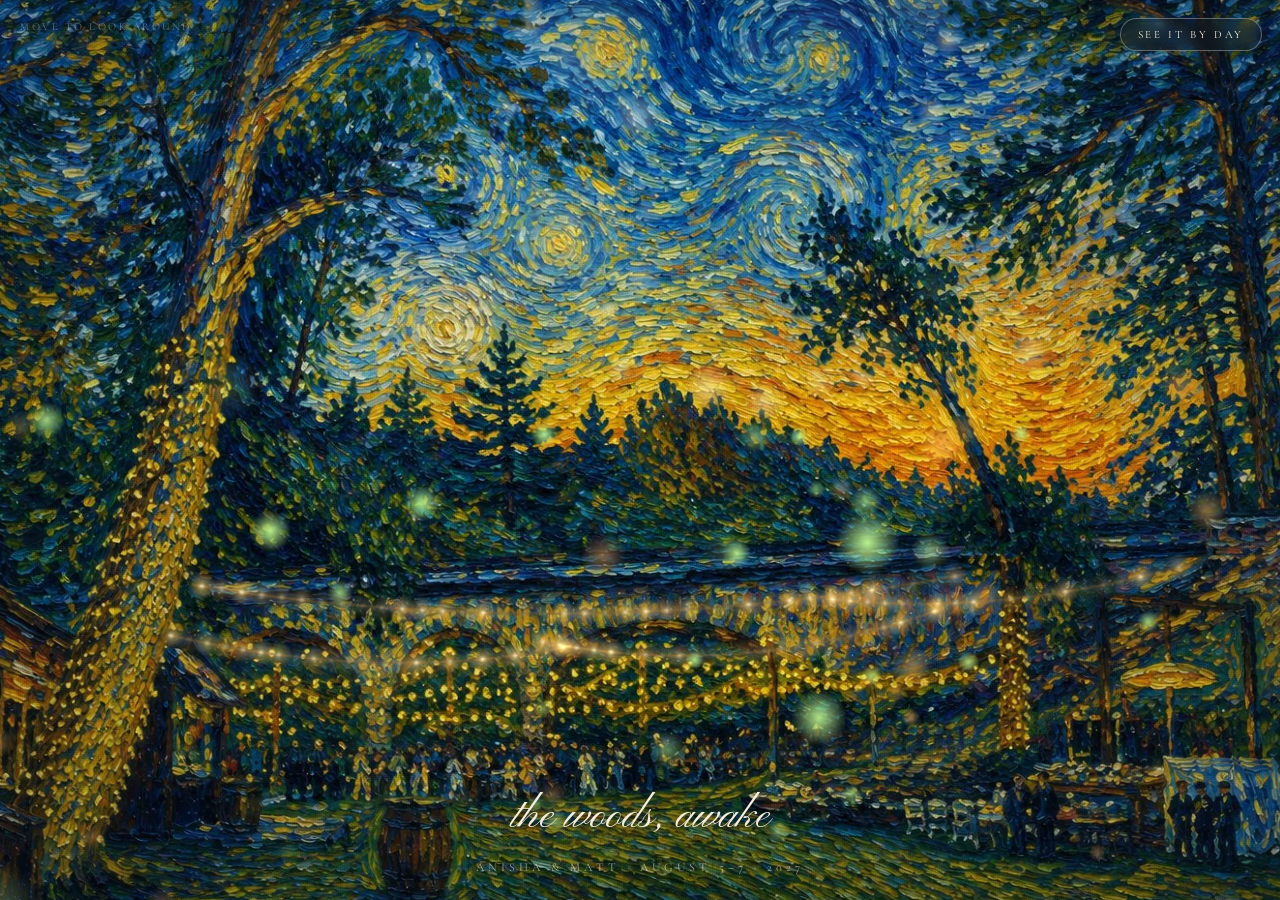
==== alive/index.html @ 8c72e4dd "Add /alive, and factor the diorama into a shared engine The scene grew a second preset, so the paral" ====
<!DOCTYPE html>
<html lang="en">
<head>
<meta charset="UTF-8">
<meta name="viewport" content="width=device-width, initial-scale=1.0, viewport-fit=cover">
<title>Anisha &amp; Matt — the scene, awake</title>
<meta name="robots" content="noindex, nofollow">
<meta name="theme-color" content="#16223c">
<link rel="preconnect" href="https://fonts.googleapis.com">
<link rel="preconnect" href="https://fonts.gstatic.com" crossorigin>
<link href="https://fonts.googleapis.com/css2?family=Cormorant+Garamond:ital,wght@0,300;0,400&family=Pinyon+Script&display=swap" rel="stylesheet">
<link rel="stylesheet" href="/lab/scene.css">
</head>
<body>

<div id="viewport"></div>
<div id="vignette"></div>
<div id="hint">move to look around</div>
<button id="toggle">see it by day</button>
<div id="caption">
  <div class="script">the woods, awake</div>
  <div class="sub">Anisha &amp; Matt &middot; August 5&ndash;7 &middot; 2027</div>
</div>

<script type="module">
import { mount } from '/lab/page.js';

/* everything on: wind through the canopy, mist off the lawn, fireflies and
   rising embers at night, dust and falling leaves by day, and a camera that
   travels further and breathes in and out */
mount({
  amp: [0.042, 0.027],
  drift: 1.5,
  breathe: 0.012,
  wind: 0.42,
  fog: 0.85,
  swarm: 85,
  drifters: 26,
  captions: { night: 'the woods, awake', day: 'the lawn, awake' },
});
</script>
</body>
</html>
---- lab/scene.css ----
/* Shared chrome for the diorama pages (/lab and /alive). */
*{margin:0;padding:0;box-sizing:border-box}
html,body{height:100%;overflow:hidden;background:#0d1526}
body{
  font-family:"Cormorant Garamond",Georgia,serif;color:#f6eede;
  -webkit-tap-highlight-color:transparent;
}

/* the stage keeps the painting's 3:2 and covers the viewport, so every layer
   and canvas shares one coordinate system */
#viewport{position:fixed;inset:0;overflow:hidden}
.stage{position:absolute;top:50%;left:50%;transform:translate(-50%,-50%)}
.stage > .set{position:absolute;inset:0}
.set > *{
  position:absolute;inset:0;width:100%;height:100%;
  will-change:transform;transform-origin:50% 100%;
}
.set img{object-fit:fill;user-select:none;-webkit-user-drag:none}
.set{transition:opacity 1.2s ease}
.set.hidden{opacity:0}

/* --------- caption --------- */
#caption{
  position:fixed;left:0;right:0;bottom:calc(env(safe-area-inset-bottom) + 26px);
  text-align:center;pointer-events:none;z-index:6;
  text-shadow:0 2px 18px rgba(0,0,0,.75);
}
#caption .script{font-family:"Pinyon Script",cursive;font-size:clamp(26px,4.4vw,44px);line-height:1.5}
#caption .sub{
  font-size:clamp(10px,1.5vw,12px);letter-spacing:.34em;text-transform:uppercase;
  opacity:.62;margin-top:10px;
}

/* --------- controls --------- */
#toggle{
  position:fixed;top:calc(env(safe-area-inset-top) + 18px);right:18px;z-index:7;
  appearance:none;border:1px solid rgba(246,238,222,.34);border-radius:999px;
  background:rgba(13,21,38,.36);backdrop-filter:blur(7px);
  color:#f6eede;font-family:inherit;font-size:11px;letter-spacing:.24em;
  text-transform:uppercase;padding:9px 17px;cursor:pointer;
  transition:background .3s ease,border-color .3s ease;
}
#toggle:hover{background:rgba(13,21,38,.62);border-color:rgba(217,178,95,.7)}

#hint{
  position:fixed;top:calc(env(safe-area-inset-top) + 20px);left:20px;z-index:7;
  font-size:10.5px;letter-spacing:.24em;text-transform:uppercase;opacity:.4;
  text-shadow:0 2px 12px rgba(0,0,0,.8);transition:opacity .8s ease;
}
#hint.gone{opacity:0}

/* daylight is too bright for cream text, so the type flips to ink */
body.day #caption,
body.day #hint{color:#33200f;text-shadow:0 1px 14px rgba(255,255,255,.7)}
body.day #hint{opacity:.55}
body.day #caption .sub{opacity:.85}
body.day #toggle{background:rgba(255,252,244,.5);border-color:rgba(51,32,15,.28);color:#33200f}
body.day #toggle:hover{background:rgba(255,252,244,.8);border-color:rgba(160,110,40,.75)}

/* vignette keeps the eye in the middle and hides any layer edge */
#vignette{
  position:fixed;inset:0;z-index:5;pointer-events:none;
  background:radial-gradient(ellipse at 50% 46%,transparent 40%,rgba(8,12,22,.34) 100%);
}
body.day #vignette{background:radial-gradient(ellipse at 50% 46%,transparent 44%,rgba(60,50,25,.22) 100%)}

@media (prefers-reduced-motion:reduce){ .set > *{transition:none} }
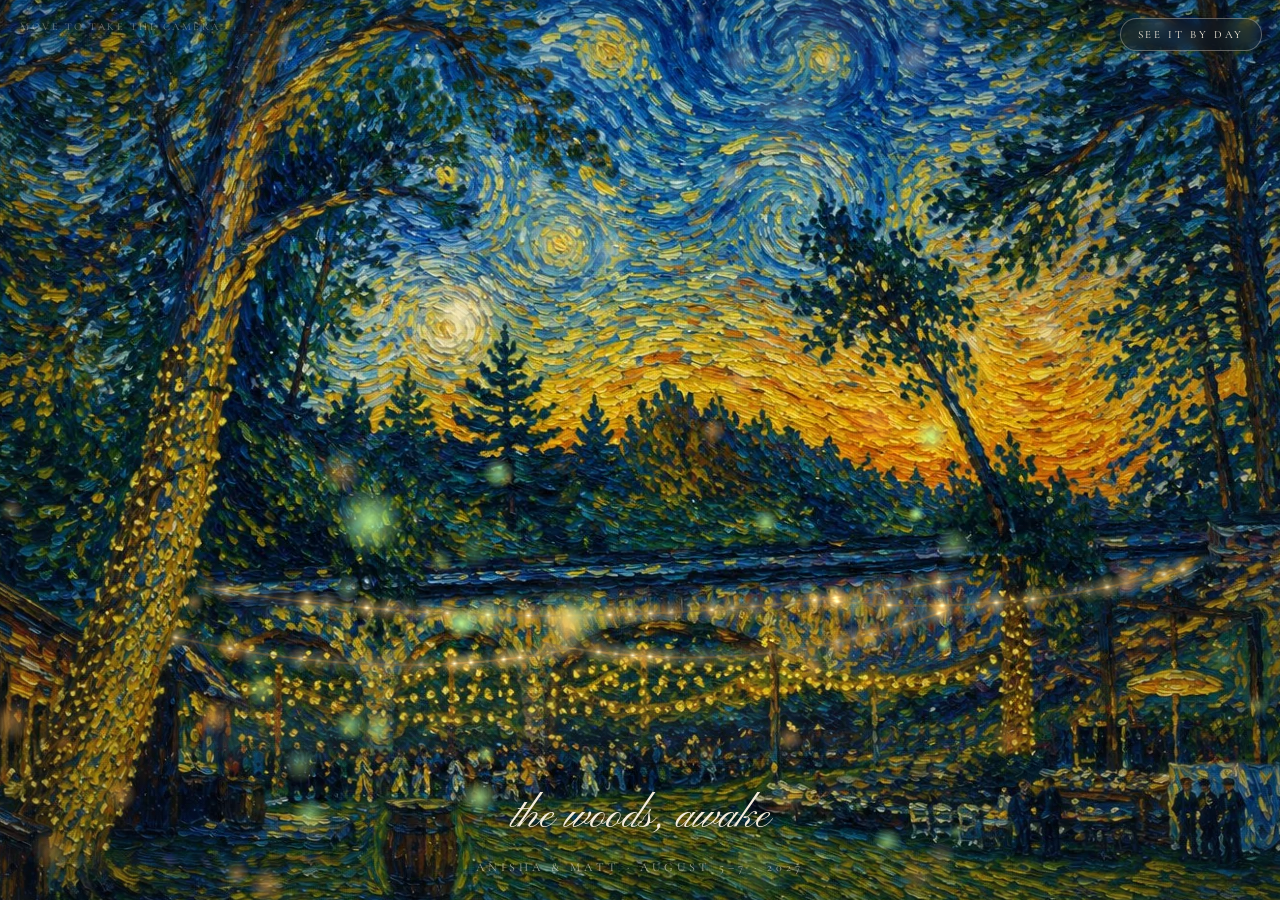
==== commit 40fdfdb5: "/alive: give the camera a scripted tour The idle wander was too small to show what the layers are do" ====
--- a/alive/index.html
+++ b/alive/index.html
@@ -27,11 +27,21 @@
 
 /* everything on: wind through the canopy, mist off the lawn, fireflies and
    rising embers at night, dust and falling leaves by day, and a camera that
-   travels further and breathes in and out */
+   tours the scene on its own until you take it */
 mount({
   amp: [0.042, 0.027],
-  drift: 1.5,
-  breathe: 0.012,
+  hint: { pointer: 'move to take the camera', touch: 'drag to take the camera' },
+  /* [x, y, dolly] — hard left and right is where the parallax lives */
+  tour: [
+    [ 0.00,  0.00,  0.00],
+    [-0.95, -0.20,  0.25],
+    [-0.55,  0.55,  0.70],
+    [ 0.35,  0.25,  0.30],
+    [ 0.95, -0.15,  0.00],
+    [ 0.45, -0.55, -0.35],
+    [-0.20,  0.10, -0.15],
+  ],
+  tourDolly: 0.022,
   wind: 0.42,
   fog: 0.85,
   swarm: 85,
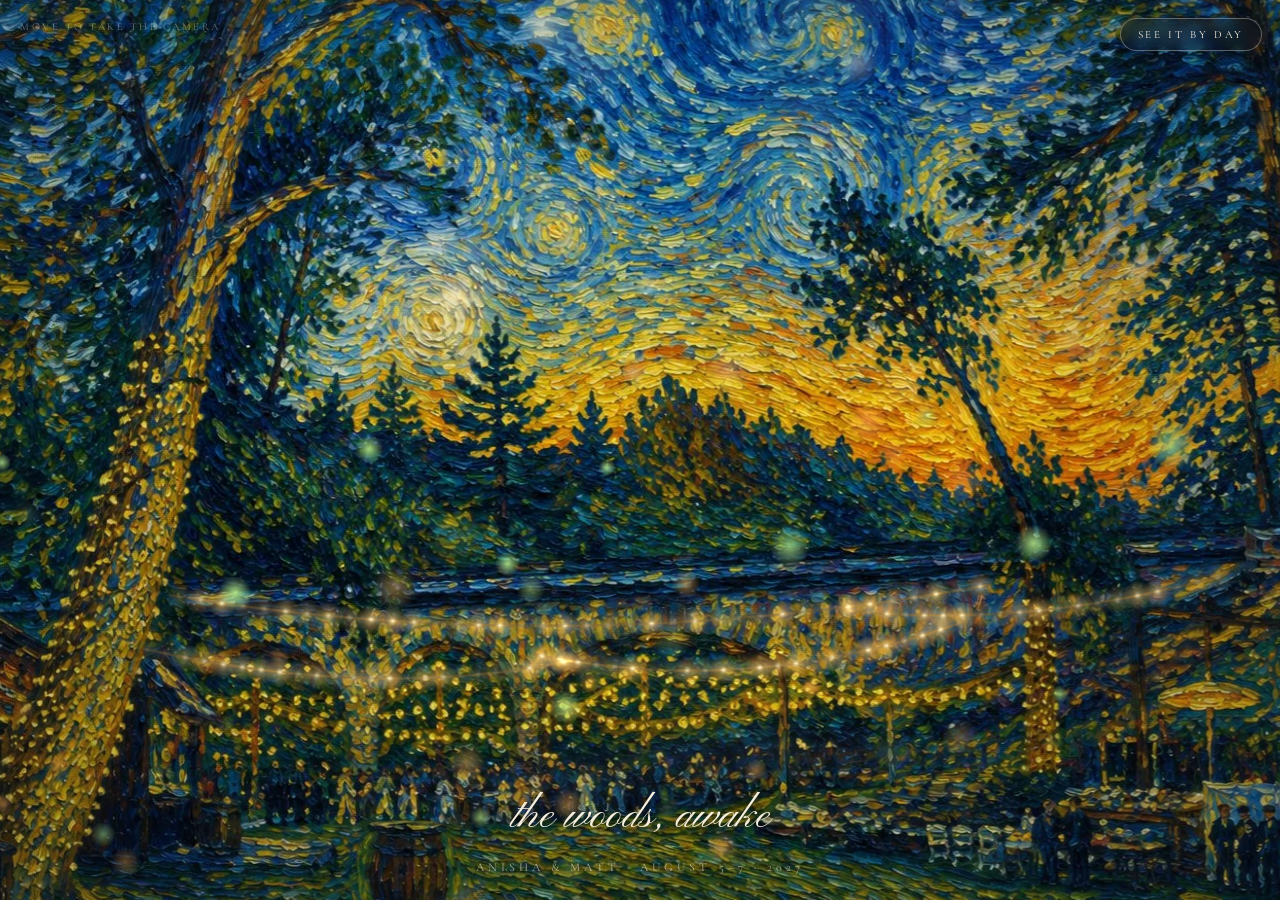
==== commit 3d40c92c: "/alive: widen the camera travel amp 0.042 -> 0.055 and the dolly 0.022 -> 0.028, which takes the nea" ====
--- a/alive/index.html
+++ b/alive/index.html
@@ -29,7 +29,8 @@
    rising embers at night, dust and falling leaves by day, and a camera that
    tours the scene on its own until you take it */
 mount({
-  amp: [0.042, 0.027],
+  amp: [0.055, 0.034],
+  headroom: 1.17,
   hint: { pointer: 'move to take the camera', touch: 'drag to take the camera' },
   /* [x, y, dolly] — hard left and right is where the parallax lives */
   tour: [
@@ -41,7 +42,7 @@
     [ 0.45, -0.55, -0.35],
     [-0.20,  0.10, -0.15],
   ],
-  tourDolly: 0.022,
+  tourDolly: 0.028,
   wind: 0.42,
   fog: 0.85,
   swarm: 85,
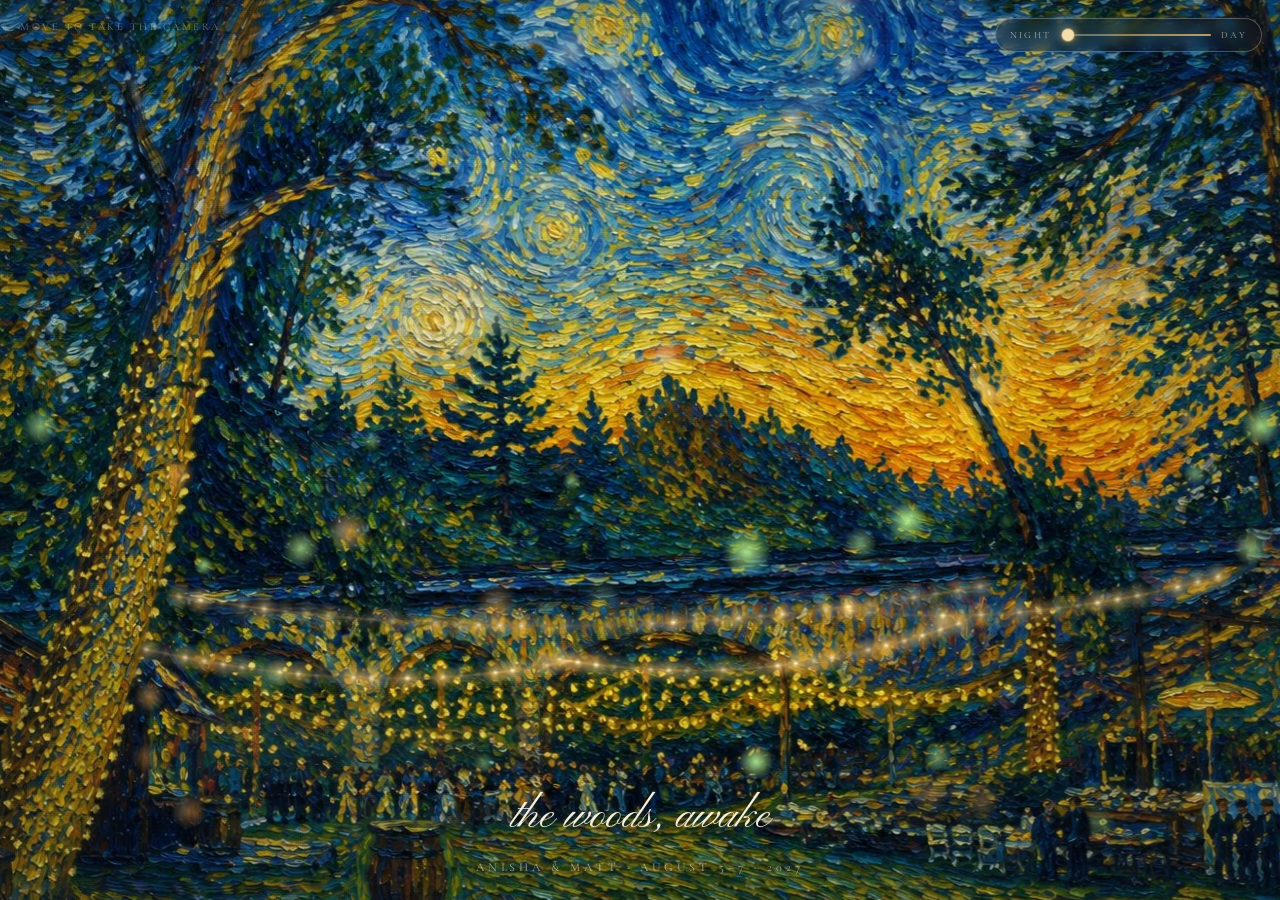
==== commit 0690abce: "Time of day becomes a slider, not a switch The two paintings register well enough to dissolve into e" ====
--- a/alive/index.html
+++ b/alive/index.html
@@ -16,7 +16,11 @@
 <div id="viewport"></div>
 <div id="vignette"></div>
 <div id="hint">move to look around</div>
-<button id="toggle">see it by day</button>
+<div id="timeline">
+  <span>night</span>
+  <input id="time" type="range" min="0" max="1" step="0.002" value="0" aria-label="Time of day">
+  <span>day</span>
+</div>
 <div id="caption">
   <div class="script">the woods, awake</div>
   <div class="sub">Anisha &amp; Matt &middot; August 5&ndash;7 &middot; 2027</div>
@@ -47,7 +51,7 @@
   fog: 0.85,
   swarm: 85,
   drifters: 26,
-  captions: { night: 'the woods, awake', day: 'the lawn, awake' },
+  captions: { night: 'the woods, awake', dusk: 'the light going', day: 'the lawn, awake' },
 });
 </script>
 </body>
--- a/lab/scene.css
+++ b/lab/scene.css
@@ -10,14 +10,15 @@
    and canvas shares one coordinate system */
 #viewport{position:fixed;inset:0;overflow:hidden}
 .stage{position:absolute;top:50%;left:50%;transform:translate(-50%,-50%)}
-.stage > .set{position:absolute;inset:0}
-.set > *{
+.stage > *{
   position:absolute;inset:0;width:100%;height:100%;
   will-change:transform;transform-origin:50% 100%;
 }
-.set img{object-fit:fill;user-select:none;-webkit-user-drag:none}
-.set{transition:opacity 1.2s ease}
-.set.hidden{opacity:0}
+/* each depth layer is a night image and a day image dissolving in place */
+.pair img{
+  position:absolute;inset:0;width:100%;height:100%;object-fit:fill;
+  user-select:none;-webkit-user-drag:none;
+}
 
 /* --------- caption --------- */
 #caption{
@@ -64,4 +65,43 @@
 }
 body.day #vignette{background:radial-gradient(ellipse at 50% 46%,transparent 44%,rgba(60,50,25,.22) 100%)}
 
-@media (prefers-reduced-motion:reduce){ .set > *{transition:none} }
+/* --------- time of day --------- */
+#timeline{
+  position:fixed;top:calc(env(safe-area-inset-top) + 18px);right:18px;z-index:7;
+  display:flex;align-items:center;gap:10px;
+  padding:8px 14px;border-radius:999px;
+  border:1px solid rgba(246,238,222,.28);
+  background:rgba(13,21,38,.34);backdrop-filter:blur(7px);
+  transition:background .5s ease,border-color .5s ease;
+}
+#timeline span{
+  font-size:9.5px;letter-spacing:.24em;text-transform:uppercase;opacity:.65;
+  transition:color .5s ease;
+}
+#time{
+  appearance:none;-webkit-appearance:none;
+  width:clamp(90px,16vw,150px);height:16px;background:transparent;cursor:ew-resize;
+}
+#time::-webkit-slider-runnable-track{
+  height:2px;border-radius:2px;
+  background:linear-gradient(90deg,rgba(246,238,222,.3),rgba(217,178,95,.85));
+}
+#time::-moz-range-track{
+  height:2px;border-radius:2px;
+  background:linear-gradient(90deg,rgba(246,238,222,.3),rgba(217,178,95,.85));
+}
+#time::-webkit-slider-thumb{
+  appearance:none;-webkit-appearance:none;margin-top:-6px;
+  width:14px;height:14px;border-radius:50%;
+  background:#f3dfae;border:1px solid rgba(80,55,20,.5);
+  box-shadow:0 0 10px rgba(243,223,174,.6);
+}
+#time::-moz-range-thumb{
+  width:14px;height:14px;border:1px solid rgba(80,55,20,.5);border-radius:50%;
+  background:#f3dfae;box-shadow:0 0 10px rgba(243,223,174,.6);
+}
+#time:focus-visible{outline:1px solid rgba(217,178,95,.9);outline-offset:6px;border-radius:999px}
+body.day #timeline{background:rgba(255,252,244,.5);border-color:rgba(51,32,15,.26)}
+body.day #timeline span{color:#33200f}
+
+@media (prefers-reduced-motion:reduce){ .stage > *{transition:none} }
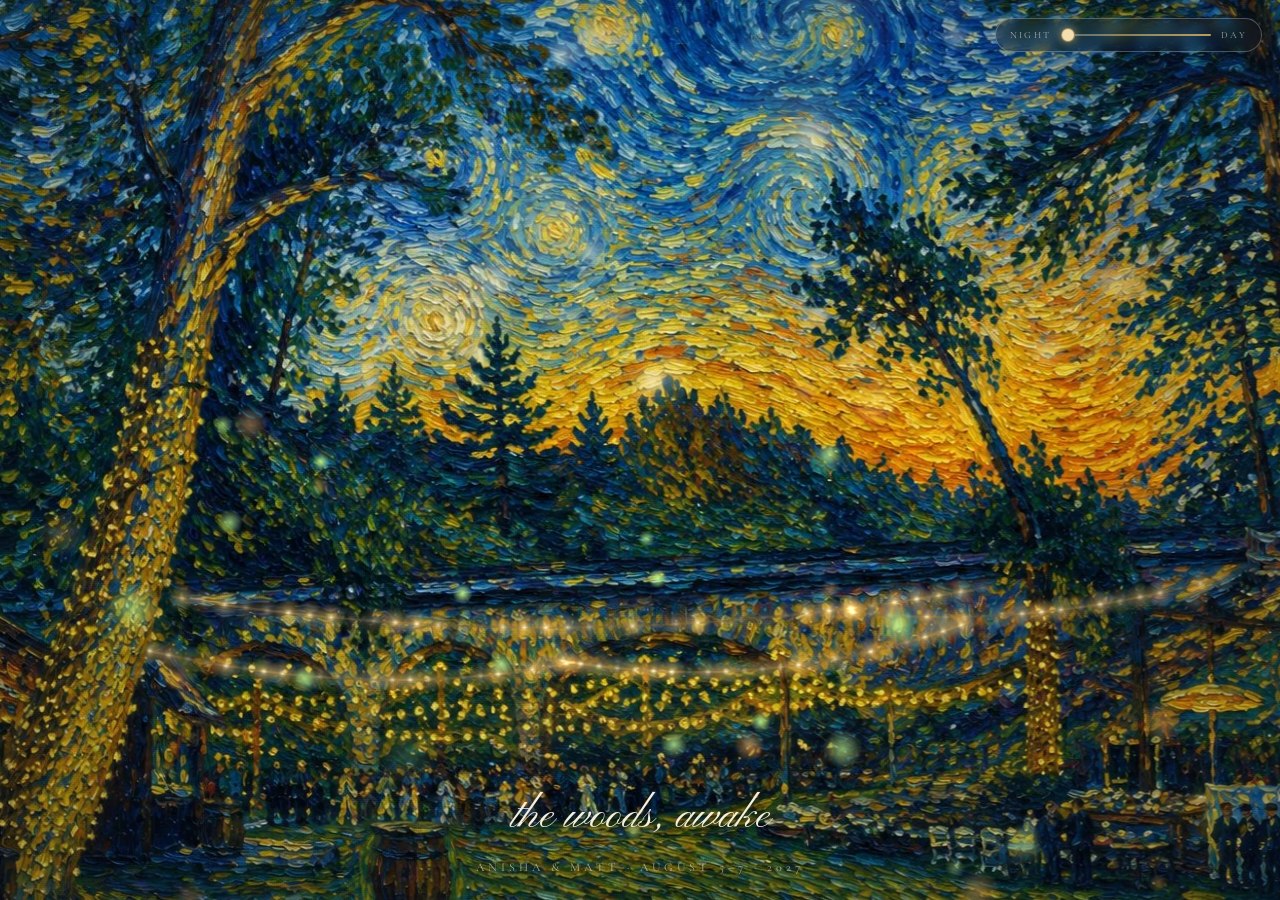
==== commit 36a91435: "Light arrives by depth, and the bulbs answer to the ground The slider knows the depth of what it is " ====
--- a/alive/index.html
+++ b/alive/index.html
@@ -47,6 +47,8 @@
     [-0.20,  0.10, -0.15],
   ],
   tourDolly: 0.028,
+  /* dusk comes down out of the sky: the ground turns well after the sky does */
+  stagger: 0.45,
   wind: 0.42,
   fog: 0.85,
   swarm: 85,
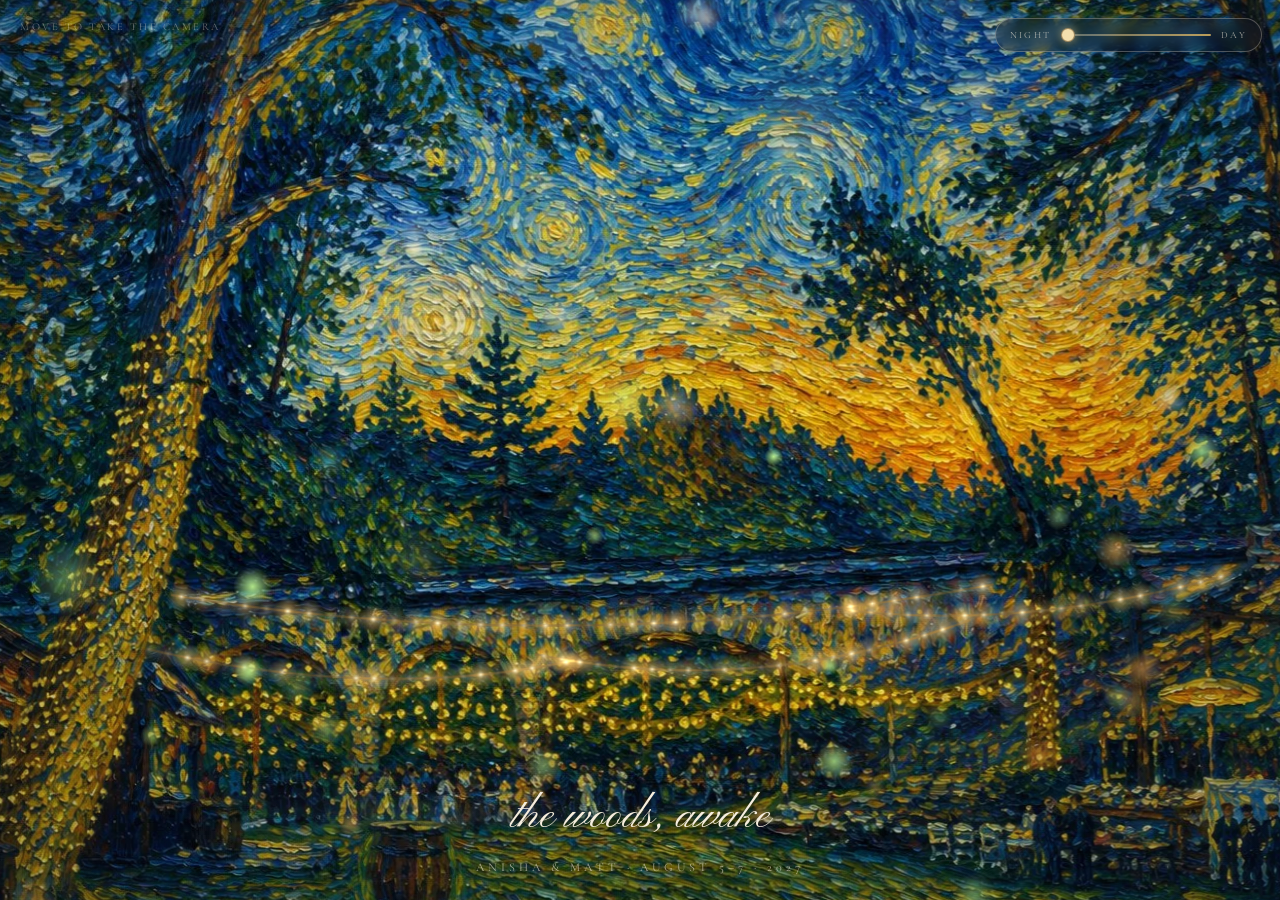
==== commit bbe8bc73: "Back to the uniform slider on /alive Dropped `stagger` from the preset, so every layer shares one li" ====
--- a/alive/index.html
+++ b/alive/index.html
@@ -47,8 +47,6 @@
     [-0.20,  0.10, -0.15],
   ],
   tourDolly: 0.028,
-  /* dusk comes down out of the sky: the ground turns well after the sky does */
-  stagger: 0.45,
   wind: 0.42,
   fog: 0.85,
   swarm: 85,
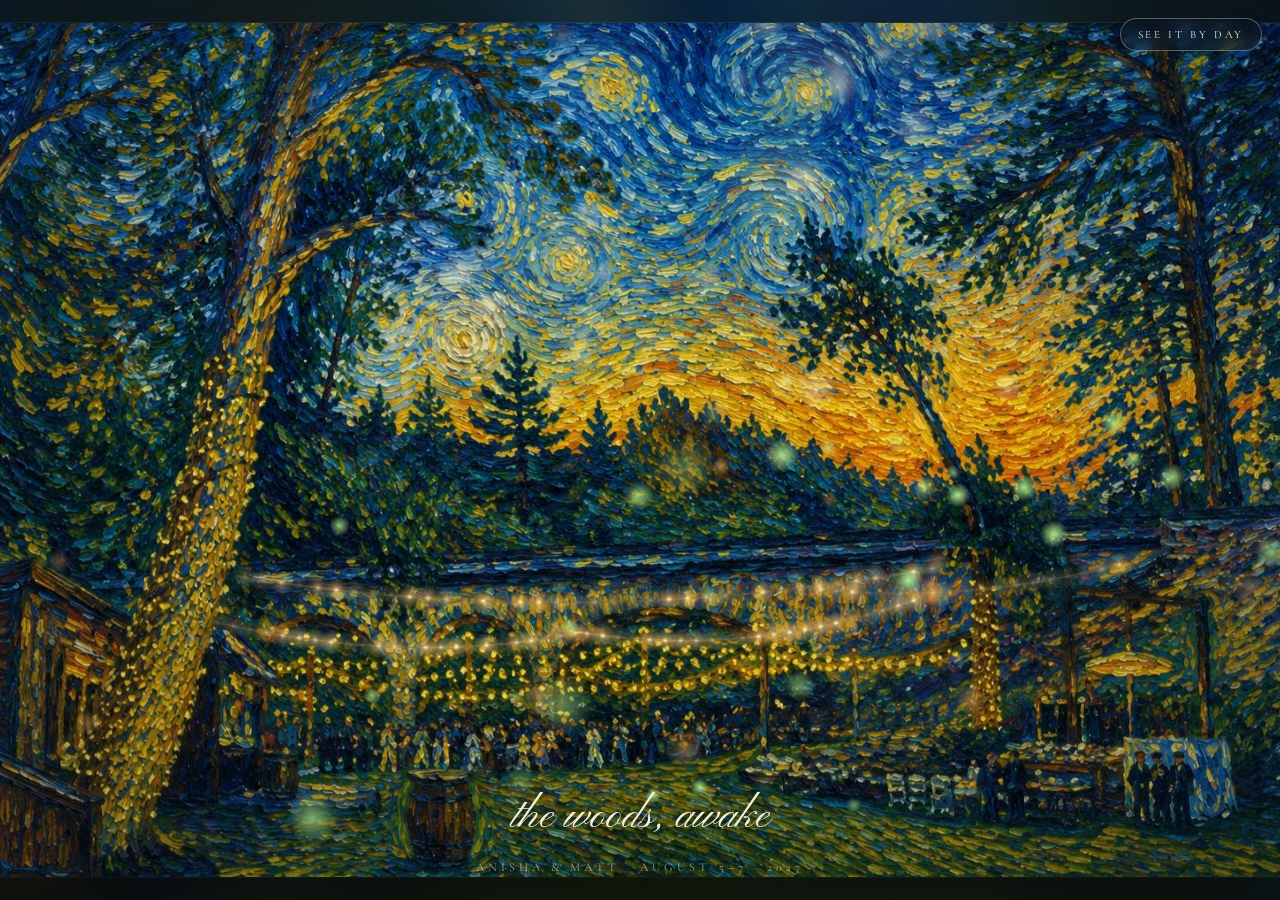
==== commit 1b095314: "/alive: whole painting in frame, and a day/night switch with a timed fade On landscape screens the p" ====
--- a/alive/index.html
+++ b/alive/index.html
@@ -16,11 +16,7 @@
 <div id="viewport"></div>
 <div id="vignette"></div>
 <div id="hint">move to look around</div>
-<div id="timeline">
-  <span>night</span>
-  <input id="time" type="range" min="0" max="1" step="0.002" value="0" aria-label="Time of day">
-  <span>day</span>
-</div>
+<button id="toggle">see it by day</button>
 <div id="caption">
   <div class="script">the woods, awake</div>
   <div class="sub">Anisha &amp; Matt &middot; August 5&ndash;7 &middot; 2027</div>
@@ -33,8 +29,9 @@
    rising embers at night, dust and falling leaves by day, and a camera that
    tours the scene on its own until you take it */
 mount({
-  amp: [0.055, 0.034],
-  headroom: 1.17,
+  fit: 'contain',
+  amp: [0.025, 0.016],
+  headroom: 1.06,
   hint: { pointer: 'move to take the camera', touch: 'drag to take the camera' },
   /* [x, y, dolly] — hard left and right is where the parallax lives */
   tour: [
@@ -46,7 +43,7 @@
     [ 0.45, -0.55, -0.35],
     [-0.20,  0.10, -0.15],
   ],
-  tourDolly: 0.028,
+  tourDolly: 0.015,
   wind: 0.42,
   fog: 0.85,
   swarm: 85,
--- a/lab/scene.css
+++ b/lab/scene.css
@@ -10,6 +10,10 @@
    and canvas shares one coordinate system */
 #viewport{position:fixed;inset:0;overflow:hidden}
 .stage{position:absolute;top:50%;left:50%;transform:translate(-50%,-50%)}
+.frame{position:absolute;top:50%;left:50%;transform:translate(-50%,-50%);overflow:hidden}
+.frame.framed{box-shadow:0 0 0 1px rgba(217,178,95,.18),0 24px 80px rgba(0,0,0,.55)}
+.backdrop{position:absolute;inset:-80px;filter:blur(44px) brightness(.5) saturate(1.15)}
+.backdrop img{position:absolute;inset:0;width:100%;height:100%;object-fit:cover}
 .stage > *{
   position:absolute;inset:0;width:100%;height:100%;
   will-change:transform;transform-origin:50% 100%;
